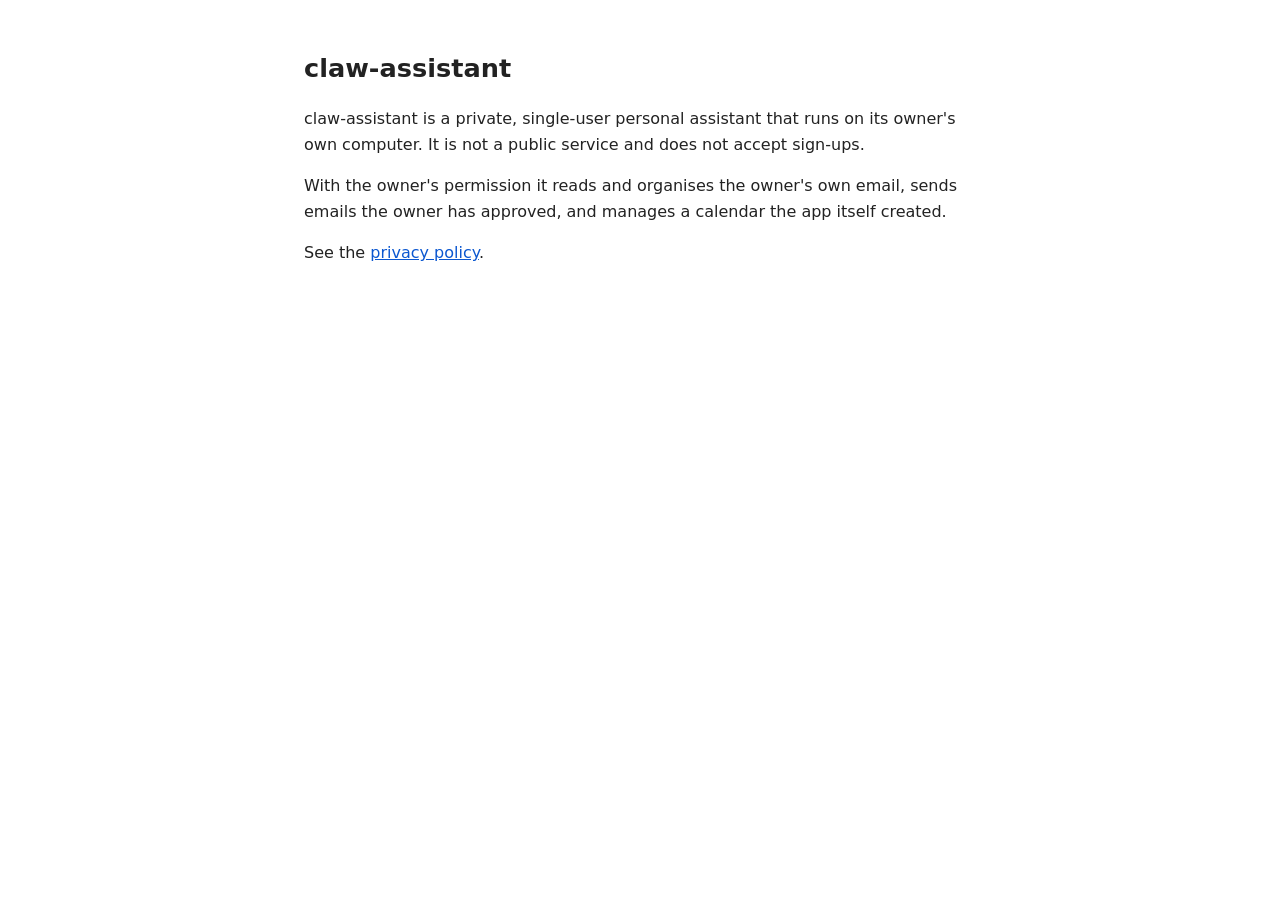
==== index.html @ 848f1aa5 "Homepage and privacy policy for claw-assistant" ====
<!doctype html>
<html lang="en">
<head>
<meta charset="utf-8"><meta name="viewport" content="width=device-width, initial-scale=1">
<title>claw-assistant</title>
<style>body{font:16px/1.6 system-ui,-apple-system,sans-serif;max-width:42rem;margin:3rem auto;padding:0 1.2rem;color:#222}h1{font-size:1.6rem}a{color:#0b57d0}</style>
</head>
<body>
<h1>claw-assistant</h1>
<p>claw-assistant is a private, single-user personal assistant that runs on its owner's own computer. It is not a public service and does not accept sign-ups.</p>
<p>With the owner's permission it reads and organises the owner's own email, sends emails the owner has approved, and manages a calendar the app itself created.</p>
<p>See the <a href="privacy.html">privacy policy</a>.</p>
</body>
</html>
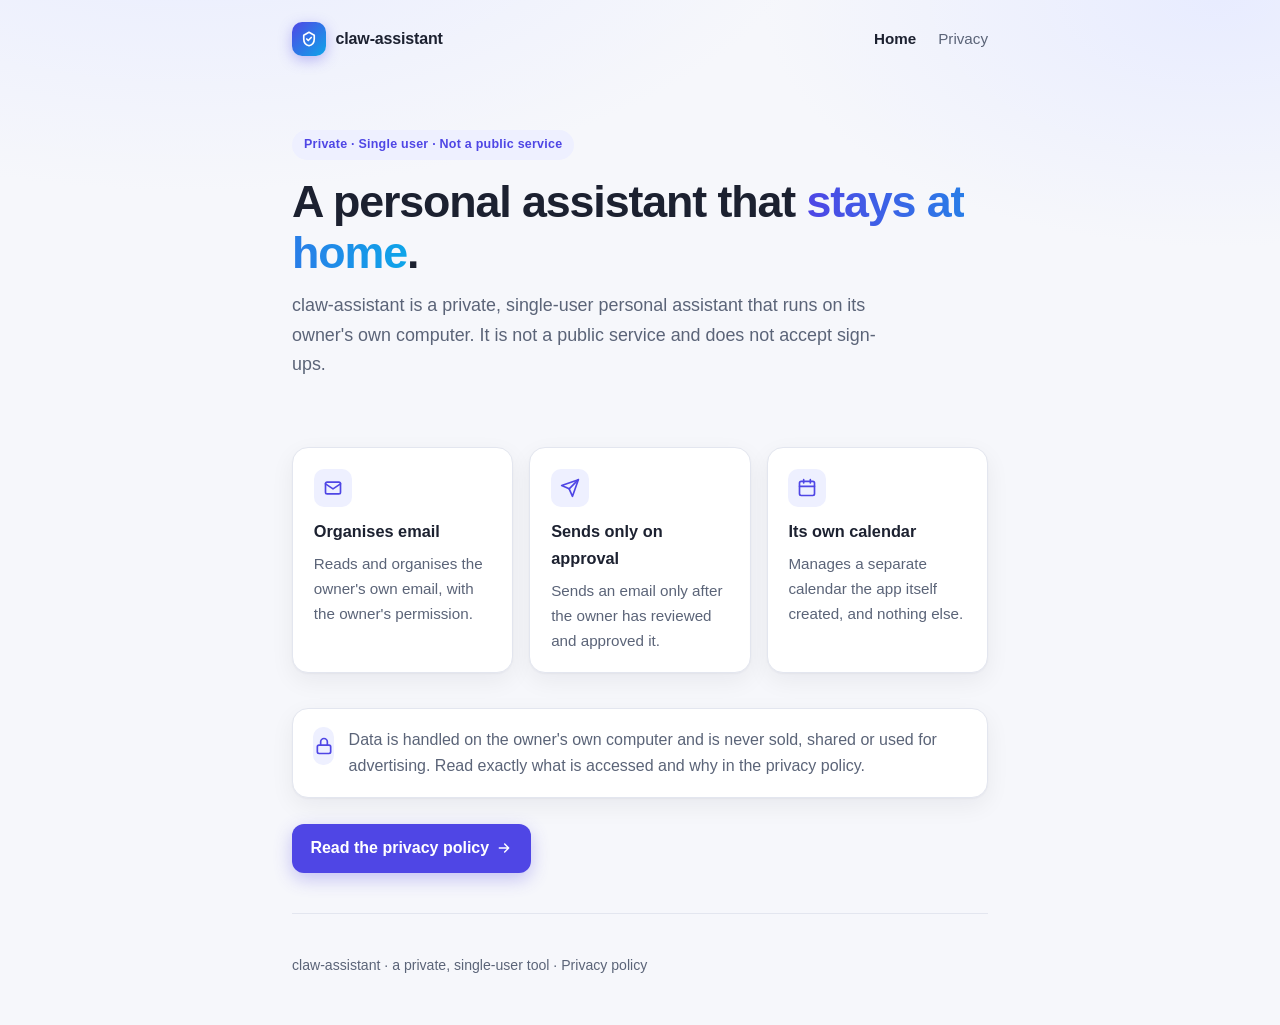
==== commit 5c500f4d: "Redesign homepage and privacy policy" ====
--- a/index.html
+++ b/index.html
@@ -1,14 +1,69 @@
 <!doctype html>
 <html lang="en">
 <head>
-<meta charset="utf-8"><meta name="viewport" content="width=device-width, initial-scale=1">
+<meta charset="utf-8">
+<meta name="viewport" content="width=device-width, initial-scale=1">
+<meta name="description" content="claw-assistant is a private, single-user personal assistant that runs on its owner's own computer.">
 <title>claw-assistant</title>
-<style>body{font:16px/1.6 system-ui,-apple-system,sans-serif;max-width:42rem;margin:3rem auto;padding:0 1.2rem;color:#222}h1{font-size:1.6rem}a{color:#0b57d0}</style>
+<link rel="stylesheet" href="style.css">
 </head>
 <body>
-<h1>claw-assistant</h1>
-<p>claw-assistant is a private, single-user personal assistant that runs on its owner's own computer. It is not a public service and does not accept sign-ups.</p>
-<p>With the owner's permission it reads and organises the owner's own email, sends emails the owner has approved, and manages a calendar the app itself created.</p>
-<p>See the <a href="privacy.html">privacy policy</a>.</p>
+<div class="wrap">
+  <nav class="nav">
+    <a class="brand" href="./">
+      <span class="logo" aria-hidden="true">
+        <svg width="18" height="18" viewBox="0 0 24 24" fill="none" stroke="currentColor" stroke-width="2.2" stroke-linecap="round" stroke-linejoin="round"><path d="M12 3l7 4v5c0 4.4-3 8-7 9-4-1-7-4.6-7-9V7z"/><path d="M9 12l2 2 4-4"/></svg>
+      </span>
+      claw-assistant
+    </a>
+    <div class="nav-links">
+      <a href="./" aria-current="page">Home</a>
+      <a href="privacy.html">Privacy</a>
+    </div>
+  </nav>
+
+  <header class="hero">
+    <span class="pill">Private · Single user · Not a public service</span>
+    <h1>A personal assistant that <span class="grad">stays at home</span>.</h1>
+    <p class="lead">claw-assistant is a private, single-user personal assistant that runs on its owner's own computer. It is not a public service and does not accept sign-ups.</p>
+  </header>
+
+  <section class="grid" aria-label="What it does">
+    <div class="card">
+      <span class="icon" aria-hidden="true">
+        <svg width="20" height="20" viewBox="0 0 24 24" fill="none" stroke="currentColor" stroke-width="2" stroke-linecap="round" stroke-linejoin="round"><rect x="3" y="5" width="18" height="14" rx="2"/><path d="M3 7l9 6 9-6"/></svg>
+      </span>
+      <h3>Organises email</h3>
+      <p>Reads and organises the owner's own email, with the owner's permission.</p>
+    </div>
+    <div class="card">
+      <span class="icon" aria-hidden="true">
+        <svg width="20" height="20" viewBox="0 0 24 24" fill="none" stroke="currentColor" stroke-width="2" stroke-linecap="round" stroke-linejoin="round"><path d="M22 2L11 13"/><path d="M22 2l-7 20-4-9-9-4z"/></svg>
+      </span>
+      <h3>Sends only on approval</h3>
+      <p>Sends an email only after the owner has reviewed and approved it.</p>
+    </div>
+    <div class="card">
+      <span class="icon" aria-hidden="true">
+        <svg width="20" height="20" viewBox="0 0 24 24" fill="none" stroke="currentColor" stroke-width="2" stroke-linecap="round" stroke-linejoin="round"><rect x="3" y="4" width="18" height="17" rx="2"/><path d="M16 2v4M8 2v4M3 10h18"/></svg>
+      </span>
+      <h3>Its own calendar</h3>
+      <p>Manages a separate calendar the app itself created, and nothing else.</p>
+    </div>
+  </section>
+
+  <div class="note">
+    <span class="icon" aria-hidden="true">
+      <svg width="20" height="20" viewBox="0 0 24 24" fill="none" stroke="currentColor" stroke-width="2" stroke-linecap="round" stroke-linejoin="round"><rect x="4" y="11" width="16" height="10" rx="2"/><path d="M8 11V7a4 4 0 0 1 8 0v4"/></svg>
+    </span>
+    <p>Data is handled on the owner's own computer and is never sold, shared or used for advertising. Read exactly what is accessed and why in the privacy policy.</p>
+  </div>
+
+  <a class="btn" href="privacy.html">Read the privacy policy
+    <svg width="16" height="16" viewBox="0 0 24 24" fill="none" stroke="currentColor" stroke-width="2.2" stroke-linecap="round" stroke-linejoin="round" aria-hidden="true"><path d="M5 12h14M13 6l6 6-6 6"/></svg>
+  </a>
+
+  <footer>claw-assistant · a private, single-user tool · <a href="privacy.html">Privacy policy</a></footer>
+</div>
 </body>
 </html>
--- a/style.css
+++ b/style.css
@@ -0,0 +1,106 @@
+:root {
+  --bg: #f6f7fb;
+  --bg-accent: #e8ecff;
+  --card: #ffffff;
+  --text: #1c2130;
+  --muted: #5b6478;
+  --line: #e3e6ef;
+  --brand: #4f46e5;
+  --brand-2: #0ea5e9;
+  --brand-soft: #eef0ff;
+  --shadow: 0 1px 2px rgba(20, 24, 40, .04), 0 8px 24px rgba(20, 24, 40, .06);
+}
+@media (prefers-color-scheme: dark) {
+  :root {
+    --bg: #0f1220;
+    --bg-accent: #1a1f3a;
+    --card: #171b2d;
+    --text: #e8eaf2;
+    --muted: #9aa3b8;
+    --line: #262c44;
+    --brand: #8b84ff;
+    --brand-2: #38bdf8;
+    --brand-soft: #22264a;
+    --shadow: 0 1px 2px rgba(0, 0, 0, .3), 0 8px 24px rgba(0, 0, 0, .35);
+  }
+}
+* { box-sizing: border-box; }
+html { -webkit-text-size-adjust: 100%; }
+body {
+  margin: 0;
+  font: 16px/1.65 -apple-system, BlinkMacSystemFont, "Segoe UI", Roboto, "Helvetica Neue", Arial, sans-serif;
+  color: var(--text);
+  background:
+    radial-gradient(900px 420px at 15% -10%, var(--bg-accent), transparent 70%),
+    radial-gradient(700px 380px at 95% 0%, var(--bg-accent), transparent 65%),
+    var(--bg);
+  min-height: 100vh;
+}
+a { color: var(--brand); text-decoration: none; }
+a:hover { text-decoration: underline; }
+.wrap { max-width: 46rem; margin: 0 auto; padding: 0 1.25rem; }
+
+.nav { display: flex; align-items: center; justify-content: space-between; padding: 1.4rem 0; }
+.brand { display: flex; align-items: center; gap: .6rem; font-weight: 650; color: var(--text); letter-spacing: -.01em; }
+.brand:hover { text-decoration: none; }
+.logo {
+  width: 34px; height: 34px; border-radius: 10px; display: grid; place-items: center;
+  background: linear-gradient(135deg, var(--brand), var(--brand-2)); color: #fff;
+  box-shadow: 0 4px 14px rgba(79, 70, 229, .35);
+}
+.nav-links a { color: var(--muted); font-size: .95rem; margin-left: 1.1rem; }
+.nav-links a[aria-current="page"] { color: var(--text); font-weight: 600; }
+
+.hero { padding: 3.2rem 0 2rem; }
+.pill {
+  display: inline-block; font-size: .78rem; font-weight: 600; letter-spacing: .02em;
+  color: var(--brand); background: var(--brand-soft); border-radius: 999px; padding: .28rem .75rem;
+}
+h1 { font-size: clamp(2rem, 5vw, 2.8rem); line-height: 1.15; letter-spacing: -.025em; margin: 1rem 0 .8rem; }
+.grad { background: linear-gradient(90deg, var(--brand), var(--brand-2)); -webkit-background-clip: text; background-clip: text; color: transparent; }
+.lead { font-size: 1.12rem; color: var(--muted); max-width: 38rem; margin: 0; }
+
+.grid { display: grid; grid-template-columns: repeat(auto-fit, minmax(13rem, 1fr)); gap: 1rem; margin: 2.2rem 0; }
+.card {
+  background: var(--card); border: 1px solid var(--line); border-radius: 16px;
+  padding: 1.3rem 1.3rem 1.2rem; box-shadow: var(--shadow);
+}
+.card h3 { margin: .7rem 0 .35rem; font-size: 1.02rem; }
+.card p { margin: 0; color: var(--muted); font-size: .95rem; }
+.icon {
+  width: 38px; height: 38px; border-radius: 10px; display: grid; place-items: center;
+  background: var(--brand-soft); color: var(--brand);
+}
+
+.note {
+  display: flex; gap: .9rem; align-items: flex-start;
+  background: var(--card); border: 1px solid var(--line); border-radius: 16px; padding: 1.1rem 1.25rem; box-shadow: var(--shadow);
+}
+.note p { margin: 0; color: var(--muted); }
+.btn {
+  display: inline-flex; align-items: center; gap: .45rem; margin-top: 1.6rem;
+  background: var(--brand); color: #fff; font-weight: 600; padding: .7rem 1.15rem; border-radius: 12px;
+  box-shadow: 0 6px 18px rgba(79, 70, 229, .3);
+}
+.btn:hover { text-decoration: none; filter: brightness(1.06); }
+
+/* privacy page */
+.doc { padding: 2rem 0 1rem; }
+.doc .meta { color: var(--muted); font-size: .92rem; margin: .2rem 0 1.8rem; }
+.section {
+  background: var(--card); border: 1px solid var(--line); border-radius: 16px;
+  padding: 1.25rem 1.4rem; margin-bottom: 1rem; box-shadow: var(--shadow);
+}
+.section h2 { display: flex; align-items: center; gap: .6rem; font-size: 1.08rem; margin: 0 0 .6rem; }
+.section h2 .num {
+  font-size: .78rem; width: 1.6rem; height: 1.6rem; border-radius: 8px; display: grid; place-items: center;
+  background: var(--brand-soft); color: var(--brand);
+}
+.section p, .section li { color: var(--muted); }
+.section p { margin: .4rem 0; }
+.section ul { margin: .3rem 0; padding-left: 1.15rem; }
+.section li { margin: .35rem 0; }
+.section strong { color: var(--text); }
+
+footer { color: var(--muted); font-size: .88rem; padding: 2.5rem 0 3rem; border-top: 1px solid var(--line); margin-top: 2.5rem; }
+footer a { color: var(--muted); }
